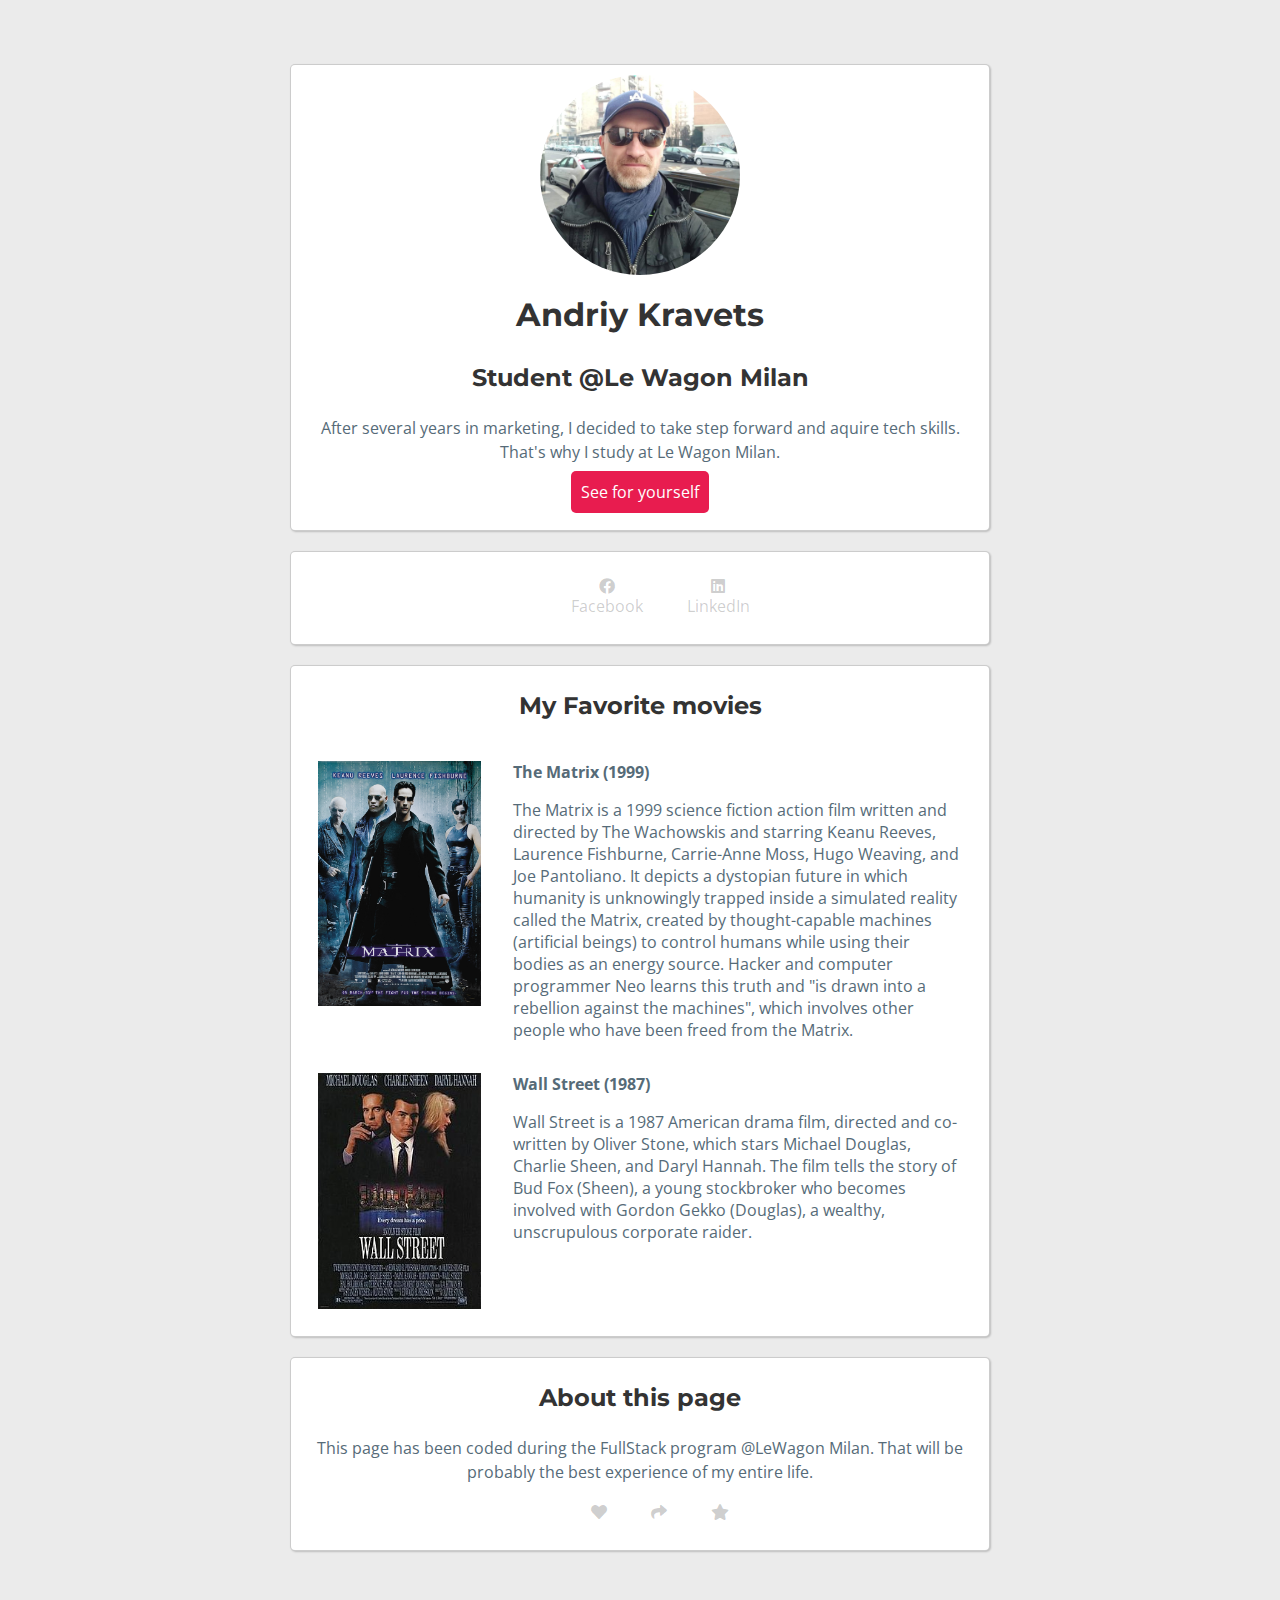
==== index.html @ c4162dbe "my profile page" ====
<html>
  <head>
    <title>Profile Page | Andriy Kravets</title>
    <meta charset="utf-8">
    <meta name="description" content="The best FE test page in the world">
    <link href="https://fonts.googleapis.com/css?family=Montserrat|Open+Sans" rel="stylesheet">
    <link rel="stylesheet" href="https://use.fontawesome.com/releases/v5.0.10/css/all.css">
    <link rel="stylesheet" href="style.css">

  </head>


<body>

  <div class="container">
    <div class="card">
      <img id="logo" src="images/profile_page.jpg" alt="Andriy Kravets profile page">
      <h1>Andriy Kravets</h1>

      <h2>Student @Le Wagon Milan</h2>

      <p>After several years in marketing, I decided to take step forward and aquire tech skills. That's why I study at Le Wagon Milan.</p>

      <a class="btn-red" href="http://www.lewagon.com/milan" target="_blank">See for yourself</a></p>
    </div>

    <div class="card">
      <ul class="list-inline">
        <li>
          <a href="https://www.facebook.com/andriy.kravets.5" target="_blank">
            <i class="fab fa-facebook"></i><br>Facebook</a>
        </li>
        <li>
          <a href="https://www.linkedin.com/in/andriykravets/" target="_blank">
            <i class="fab fa-linkedin"></i><br>LinkedIn</a>
        </li>
      </ul>
    </div>

    <div class="card">
      <h2>My Favorite movies</h2>

      <table>
        <tbody>
          <tr>
            <td>
              <img class="image-medium"src="images/matrix.jpg" alt="The Matrix movie photo">
            </td>
            <td><p><strong>The Matrix (1999)</strong></p>
                <p>The Matrix is a 1999 science fiction action film written and directed by The Wachowskis and starring Keanu Reeves, Laurence Fishburne, Carrie-Anne Moss, Hugo Weaving, and Joe Pantoliano. It depicts a dystopian future in which humanity is unknowingly trapped inside a simulated reality called the Matrix, created by thought-capable machines (artificial beings) to control humans while using their bodies as an energy source. Hacker and computer programmer Neo learns this truth and "is drawn into a rebellion against the machines", which involves other people who have been freed from the Matrix.</p>
            </td>
          </tr>
          <tr>
            <td>
              <img class="image-medium"src="images/Wall_Street_film.jpg" alt="Wall Street movie photo">
            </td>
            <td><p><strong>Wall Street (1987)</strong></p>
                <p>Wall Street is a 1987 American drama film, directed and co-written by Oliver Stone, which stars Michael Douglas, Charlie Sheen, and Daryl Hannah. The film tells the story of Bud Fox (Sheen), a young stockbroker who becomes involved with Gordon Gekko (Douglas), a wealthy, unscrupulous corporate raider.</p>
            </td>
          </tr>
         </tbody>
      </table>
    </div>

    <div class="card">
      <h2>About this page</h2>
      <p>This page has been coded during the FullStack program @LeWagon Milan. That will be probably the best experience of my entire life.</p>

      <ul class="list-inline">
        <li>
          <a href="">
            <i class="fas fa-heart"></i>
          </a>
        </li>
        <li>
          <a href="">
            <i class="fas fa-share"></i>
          </a>
        </li>
        <li>
          <a href="">
            <i class="fas fa-star"></i>
          </a>
        </li>
      </ul>
    </div>
  </div>

</body>

</html>
---- style.css ----
body {
  font-family: 'Open Sans', sans-serif;
  background: #EBEBEB;
  color: #566b78;
  margin: 0 auto;
  max-width: 50em;
  line-height: 1.5;
  padding: 4em 1em;
}

h1, h2, h3 {
  color: #333;
  font-family: 'Montserrat', sans-serif;
  margin-top: 0.5em;

}

a {
  color: rgba(0, 0, 0, 0.2);
  text-decoration: none;
}

a:hover {
  color: #e81c4f;
}

th, td {
  padding: 15px;
  text-align: left;
  vertical-align: top;
}

.image-medium {
  width: 100%;
  height: auto;
}

.container {
  width: 700px;
  margin: 0 auto;
}
#logo {
  width: 200px;
  height: 200px;
  border-radius: 100px;
}

#logo:hover {
  width: 210px;
  height: 210px;
  border-radius: 105px;
  border: 1px solid red;
}

.card {
  background: white;
  padding: 10px;
  text-align: center;
  margin-bottom: 20px;
  border-radius: 5px;
  border: 1px solid rgba(0, 0, 0, 0.2);
  box-shadow: 1px 1px 2px rgba(0, 0, 0, 0.2);
}

.btn-red {
  margin: 10px;
  padding: 10px;
  background-color: #e81c4f;
  color: white;
  border-radius: 5px;
}

.btn-red:hover {
  background-color: white;
  color: #e81c4f;
}


.list-inline > li{
  display: inline-block;
  padding: 0px 20px;
}

@media (max-width: 960px) {
  /* For a screen < 960px, this CSS will be read */
  .container {
    width: 700px;
  }
}
@media (max-width: 720px) {
  /* For a screen < 720px, this CSS will be read */
  .container {
    width: 500px;
  }
}
@media (max-width: 540px) {
  /* For a screen < 540px, this CSS will be read */
  .container {
    width: 300px;
  }
}
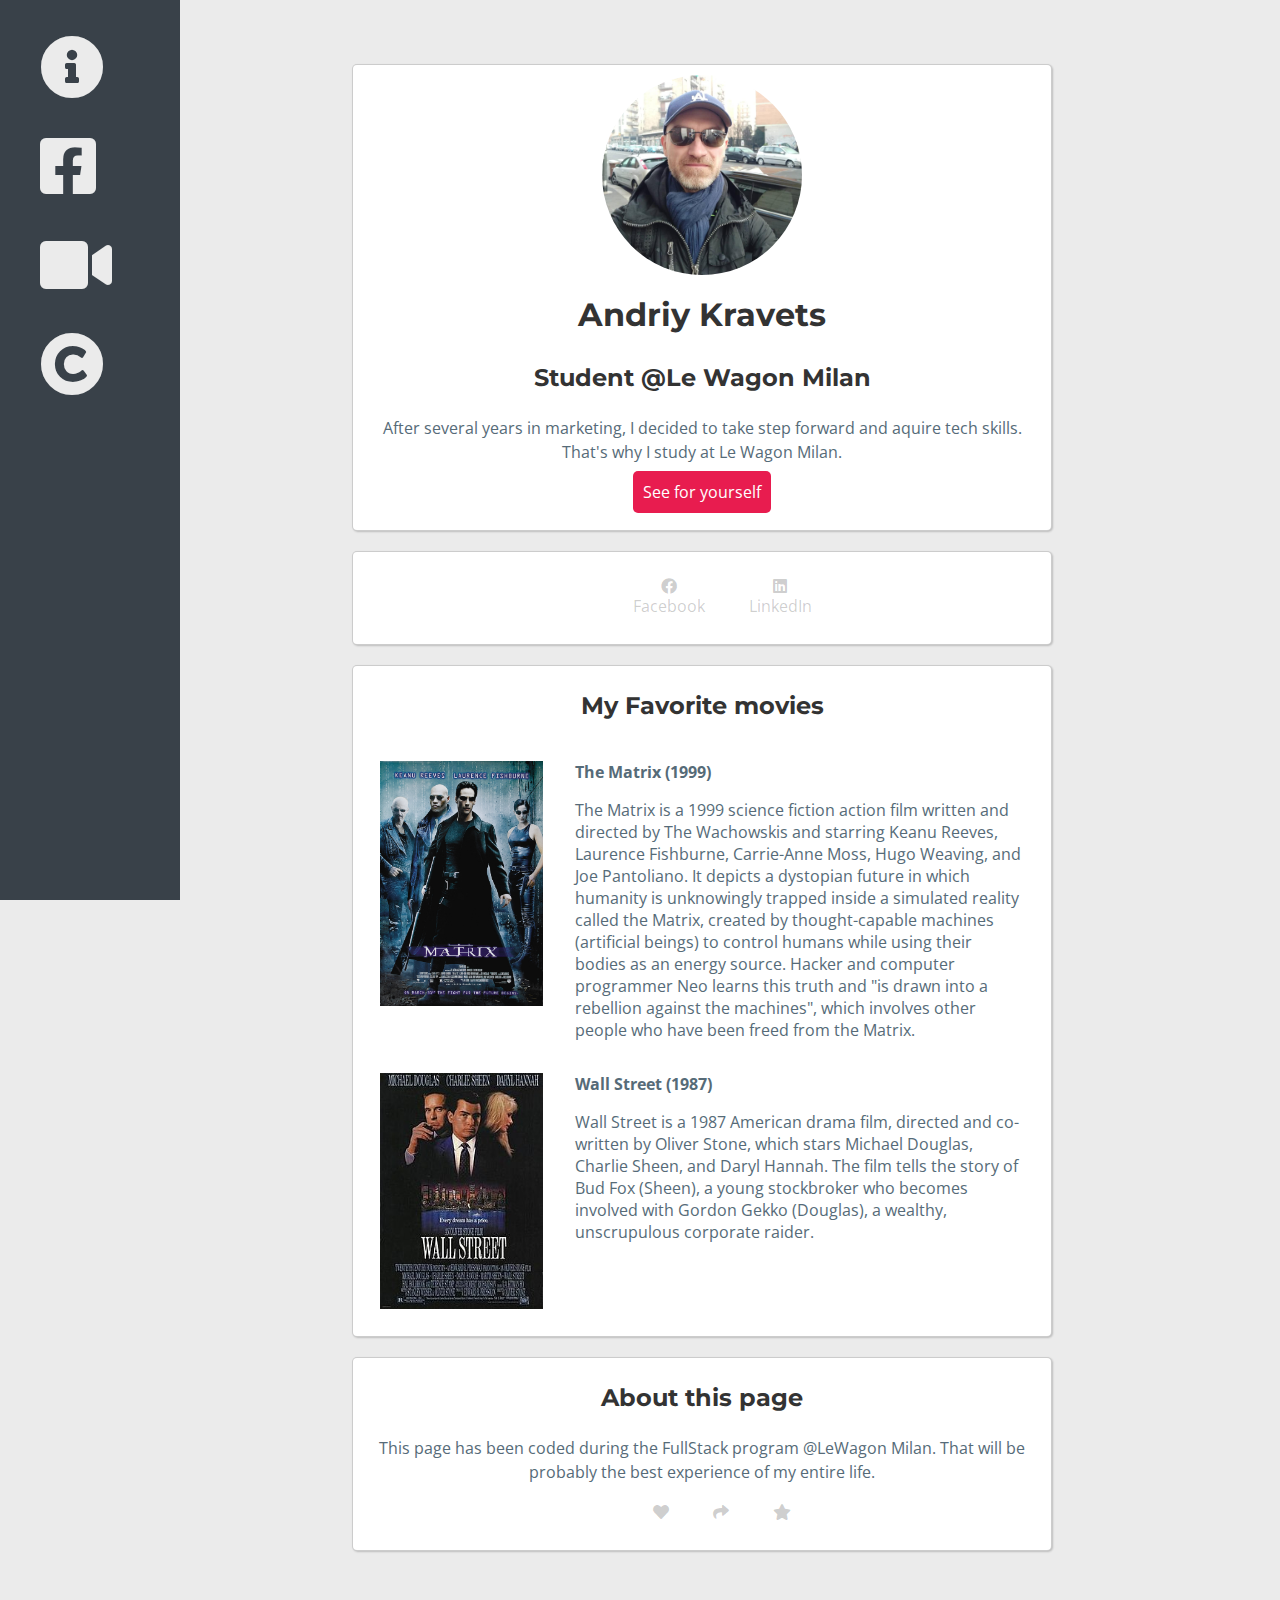
==== commit 4e2ee463: "enhanced my profile with a fixed sidebar" ====
--- a/index.html
+++ b/index.html
@@ -12,77 +12,102 @@
 
 <body>
 
-  <div class="container">
-    <div class="card">
-      <img id="logo" src="images/profile_page.jpg" alt="Andriy Kravets profile page">
-      <h1>Andriy Kravets</h1>
+  <div id="sidebar">
+    <ul class="list-sidebar">
+      <li>
+        <a href="#info">
+          <i class="fas fa-info-circle white fa-4x"></i>
+        </a>
+      </li>
+      <li>
+        <a href="#social_links">
+          <i class="fab fa-facebook-square white fa-4x"></i>
+        </a>
+      </li>
+      <li>
+        <a href="#movies">
+          <i class="fas fa-video white fa-4x"></i></a>
+      </li>
+      <li>
+        <a href="#footer">
+          <i class="fas fa-copyright white fa-4x"></i></a>
+      </li>
+    </ul>
+  </div>
 
-      <h2>Student @Le Wagon Milan</h2>
+  <div id="page-content">
+    <div class="container">
+      <div class="card" id="info">
+        <img id="logo" src="images/profile_page.jpg" alt="Andriy Kravets profile page">
+        <h1>Andriy Kravets</h1>
 
-      <p>After several years in marketing, I decided to take step forward and aquire tech skills. That's why I study at Le Wagon Milan.</p>
+        <h2>Student @Le Wagon Milan</h2>
 
-      <a class="btn-red" href="http://www.lewagon.com/milan" target="_blank">See for yourself</a></p>
-    </div>
+        <p>After several years in marketing, I decided to take step forward and aquire tech skills. That's why I study at Le Wagon Milan.</p>
 
-    <div class="card">
-      <ul class="list-inline">
-        <li>
-          <a href="https://www.facebook.com/andriy.kravets.5" target="_blank">
-            <i class="fab fa-facebook"></i><br>Facebook</a>
-        </li>
-        <li>
-          <a href="https://www.linkedin.com/in/andriykravets/" target="_blank">
-            <i class="fab fa-linkedin"></i><br>LinkedIn</a>
-        </li>
-      </ul>
-    </div>
+        <a class="btn-red" href="http://www.lewagon.com/milan" target="_blank">See for yourself</a></p>
+      </div>
 
-    <div class="card">
-      <h2>My Favorite movies</h2>
+      <div class="card" id="social_links">
+        <ul class="list-inline">
+          <li>
+            <a href="https://www.facebook.com/andriy.kravets.5" target="_blank">
+              <i class="fab fa-facebook"></i><br>Facebook</a>
+          </li>
+          <li>
+            <a href="https://www.linkedin.com/in/andriykravets/" target="_blank">
+              <i class="fab fa-linkedin"></i><br>LinkedIn</a>
+          </li>
+        </ul>
+      </div>
 
-      <table>
-        <tbody>
-          <tr>
-            <td>
-              <img class="image-medium"src="images/matrix.jpg" alt="The Matrix movie photo">
-            </td>
-            <td><p><strong>The Matrix (1999)</strong></p>
-                <p>The Matrix is a 1999 science fiction action film written and directed by The Wachowskis and starring Keanu Reeves, Laurence Fishburne, Carrie-Anne Moss, Hugo Weaving, and Joe Pantoliano. It depicts a dystopian future in which humanity is unknowingly trapped inside a simulated reality called the Matrix, created by thought-capable machines (artificial beings) to control humans while using their bodies as an energy source. Hacker and computer programmer Neo learns this truth and "is drawn into a rebellion against the machines", which involves other people who have been freed from the Matrix.</p>
-            </td>
-          </tr>
-          <tr>
-            <td>
-              <img class="image-medium"src="images/Wall_Street_film.jpg" alt="Wall Street movie photo">
-            </td>
-            <td><p><strong>Wall Street (1987)</strong></p>
-                <p>Wall Street is a 1987 American drama film, directed and co-written by Oliver Stone, which stars Michael Douglas, Charlie Sheen, and Daryl Hannah. The film tells the story of Bud Fox (Sheen), a young stockbroker who becomes involved with Gordon Gekko (Douglas), a wealthy, unscrupulous corporate raider.</p>
-            </td>
-          </tr>
-         </tbody>
-      </table>
-    </div>
+      <div class="card" id="movies">
+        <h2>My Favorite movies</h2>
 
-    <div class="card">
-      <h2>About this page</h2>
-      <p>This page has been coded during the FullStack program @LeWagon Milan. That will be probably the best experience of my entire life.</p>
+        <table>
+          <tbody>
+            <tr>
+              <td>
+                <img class="image-medium"src="images/matrix.jpg" alt="The Matrix movie photo">
+              </td>
+              <td><p><strong>The Matrix (1999)</strong></p>
+                  <p>The Matrix is a 1999 science fiction action film written and directed by The Wachowskis and starring Keanu Reeves, Laurence Fishburne, Carrie-Anne Moss, Hugo Weaving, and Joe Pantoliano. It depicts a dystopian future in which humanity is unknowingly trapped inside a simulated reality called the Matrix, created by thought-capable machines (artificial beings) to control humans while using their bodies as an energy source. Hacker and computer programmer Neo learns this truth and "is drawn into a rebellion against the machines", which involves other people who have been freed from the Matrix.</p>
+              </td>
+            </tr>
+            <tr>
+              <td>
+                <img class="image-medium"src="images/Wall_Street_film.jpg" alt="Wall Street movie photo">
+              </td>
+              <td><p><strong>Wall Street (1987)</strong></p>
+                  <p>Wall Street is a 1987 American drama film, directed and co-written by Oliver Stone, which stars Michael Douglas, Charlie Sheen, and Daryl Hannah. The film tells the story of Bud Fox (Sheen), a young stockbroker who becomes involved with Gordon Gekko (Douglas), a wealthy, unscrupulous corporate raider.</p>
+              </td>
+            </tr>
+           </tbody>
+        </table>
+      </div>
 
-      <ul class="list-inline">
-        <li>
-          <a href="">
-            <i class="fas fa-heart"></i>
-          </a>
-        </li>
-        <li>
-          <a href="">
-            <i class="fas fa-share"></i>
-          </a>
-        </li>
-        <li>
-          <a href="">
-            <i class="fas fa-star"></i>
-          </a>
-        </li>
-      </ul>
+      <div class="card" id="footer">
+        <h2>About this page</h2>
+        <p>This page has been coded during the FullStack program @LeWagon Milan. That will be probably the best experience of my entire life.</p>
+
+        <ul class="list-inline">
+          <li>
+            <a href="">
+              <i class="fas fa-heart"></i>
+            </a>
+          </li>
+          <li>
+            <a href="">
+              <i class="fas fa-share"></i>
+            </a>
+          </li>
+          <li>
+            <a href="">
+              <i class="fas fa-star"></i>
+            </a>
+          </li>
+        </ul>
+      </div>
     </div>
   </div>
 
--- a/style.css
+++ b/style.css
@@ -13,6 +13,23 @@
   font-family: 'Montserrat', sans-serif;
   margin-top: 0.5em;
 
+}
+
+.white {
+  color: #EBEBEB;
+}
+
+#page-content {
+  margin-left: 7em;
+}
+
+#sidebar {
+  position: fixed;
+  width: 180px;
+  left: 0;
+  top: 0;
+  bottom: 0;
+  background: #394149;
 }
 
 a {
@@ -81,21 +98,39 @@
   padding: 0px 20px;
 }
 
+.list-sidebar {
+  color: rgba(0, 0, 0, 0.2);
+  list-style-type:none;
+}
+
+.list-sidebar > li {
+  margin-top: 35px;
+}
+
 @media (max-width: 960px) {
   /* For a screen < 960px, this CSS will be read */
   .container {
-    width: 700px;
+    width: 650px;
+  }
+  #sidebar {
+  width: 125px;
   }
 }
 @media (max-width: 720px) {
   /* For a screen < 720px, this CSS will be read */
   .container {
-    width: 500px;
+    width: 350px;
+  }
+  #sidebar {
+  width: 125px;
   }
 }
 @media (max-width: 540px) {
   /* For a screen < 540px, this CSS will be read */
   .container {
-    width: 300px;
+    width: 280px;
+  }
+  #sidebar {
+  width: 120px;
   }
 }
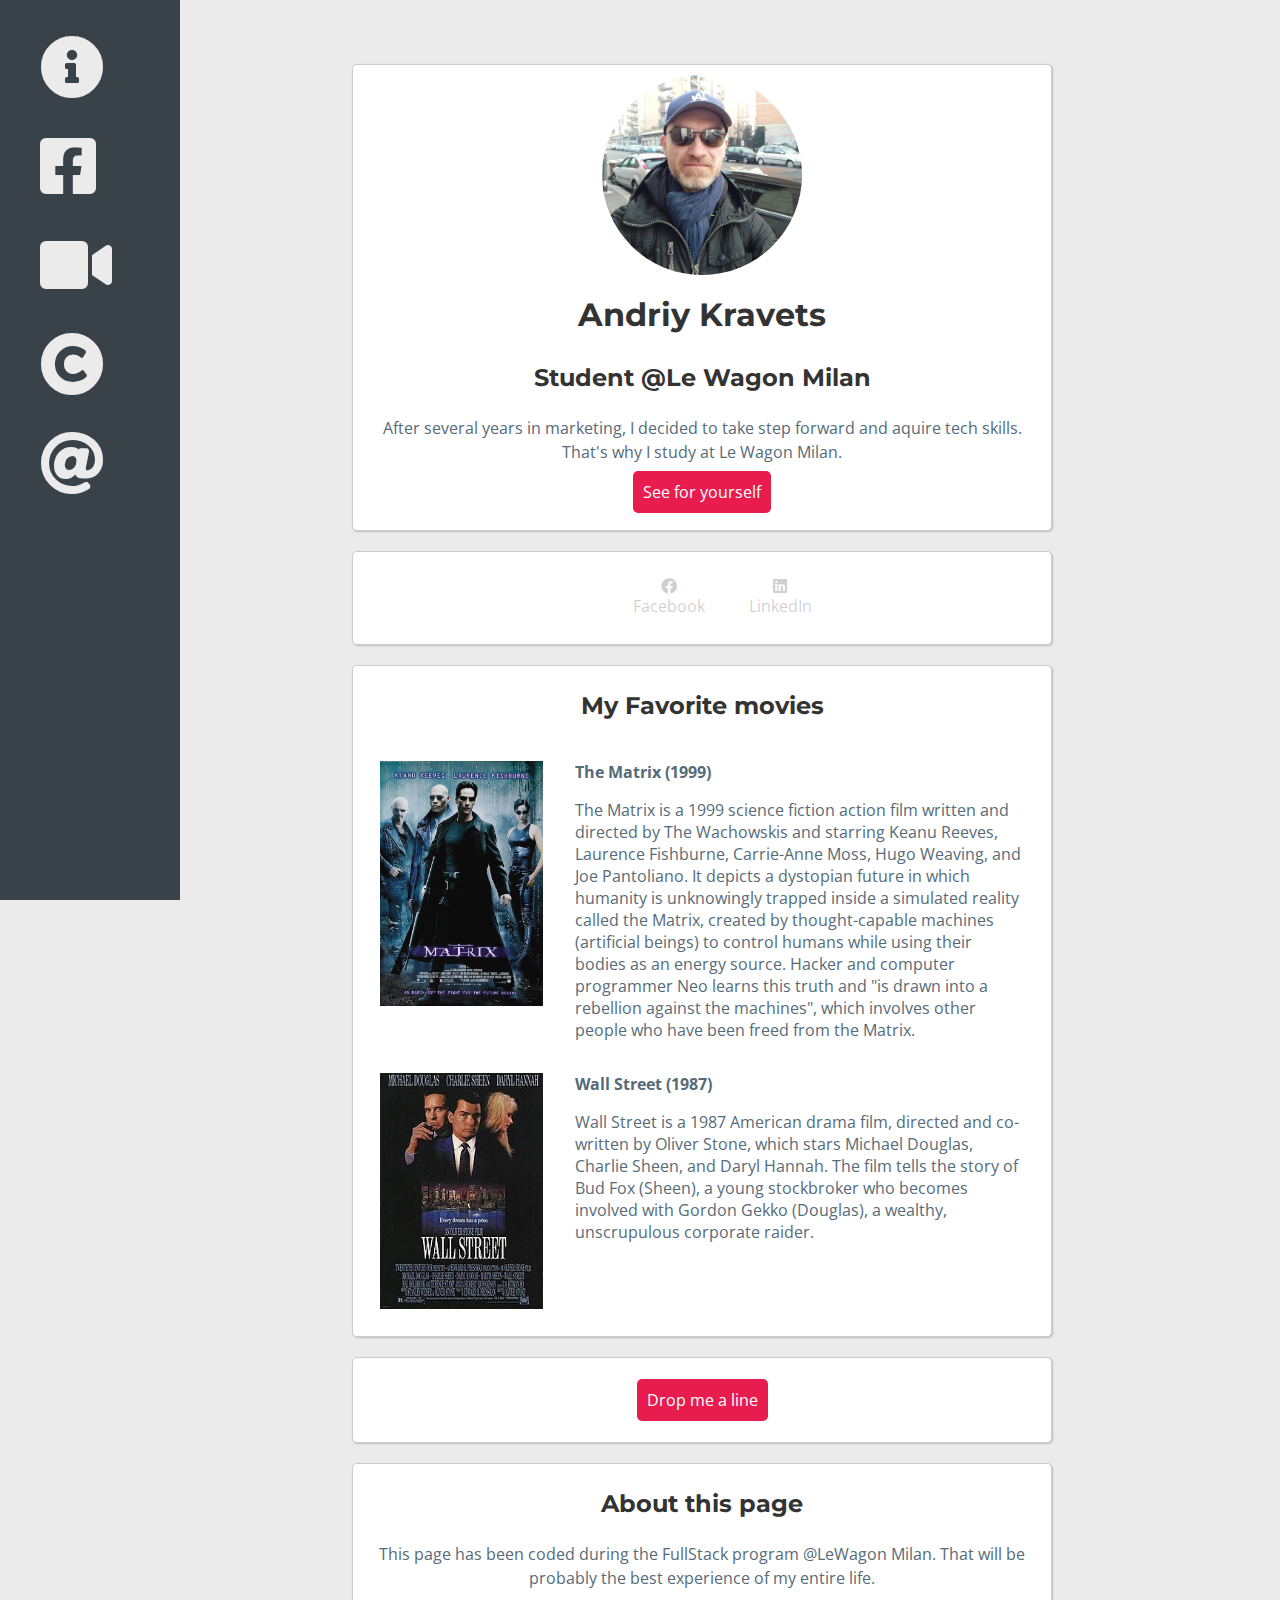
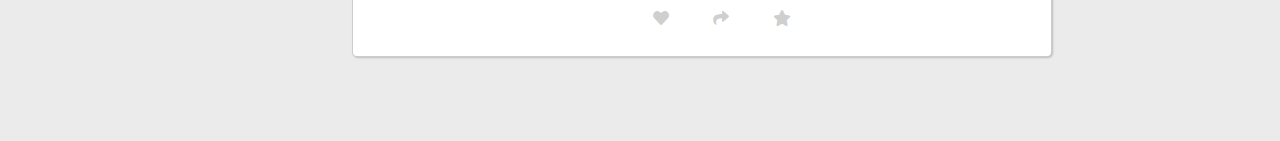
==== commit 12234b17: "added form" ====
--- a/index.html
+++ b/index.html
@@ -31,6 +31,10 @@
       <li>
         <a href="#footer">
           <i class="fas fa-copyright white fa-4x"></i></a>
+      </li>
+      <li>
+        <a href="#contact">
+          <i class="fas fa-at white fa-4x"></i></a>
       </li>
     </ul>
   </div>
@@ -86,6 +90,12 @@
         </table>
       </div>
 
+
+      <div class="card" id="contact">
+        <a class="btn-red" href="form.html">Drop me a line</a>
+      </div>
+
+
       <div class="card" id="footer">
         <h2>About this page</h2>
         <p>This page has been coded during the FullStack program @LeWagon Milan. That will be probably the best experience of my entire life.</p>
@@ -108,6 +118,8 @@
           </li>
         </ul>
       </div>
+
+
     </div>
   </div>
 
--- a/style.css
+++ b/style.css
@@ -107,6 +107,10 @@
   margin-top: 35px;
 }
 
+#contact {
+  padding: 30px;
+}
+
 @media (max-width: 960px) {
   /* For a screen < 960px, this CSS will be read */
   .container {
